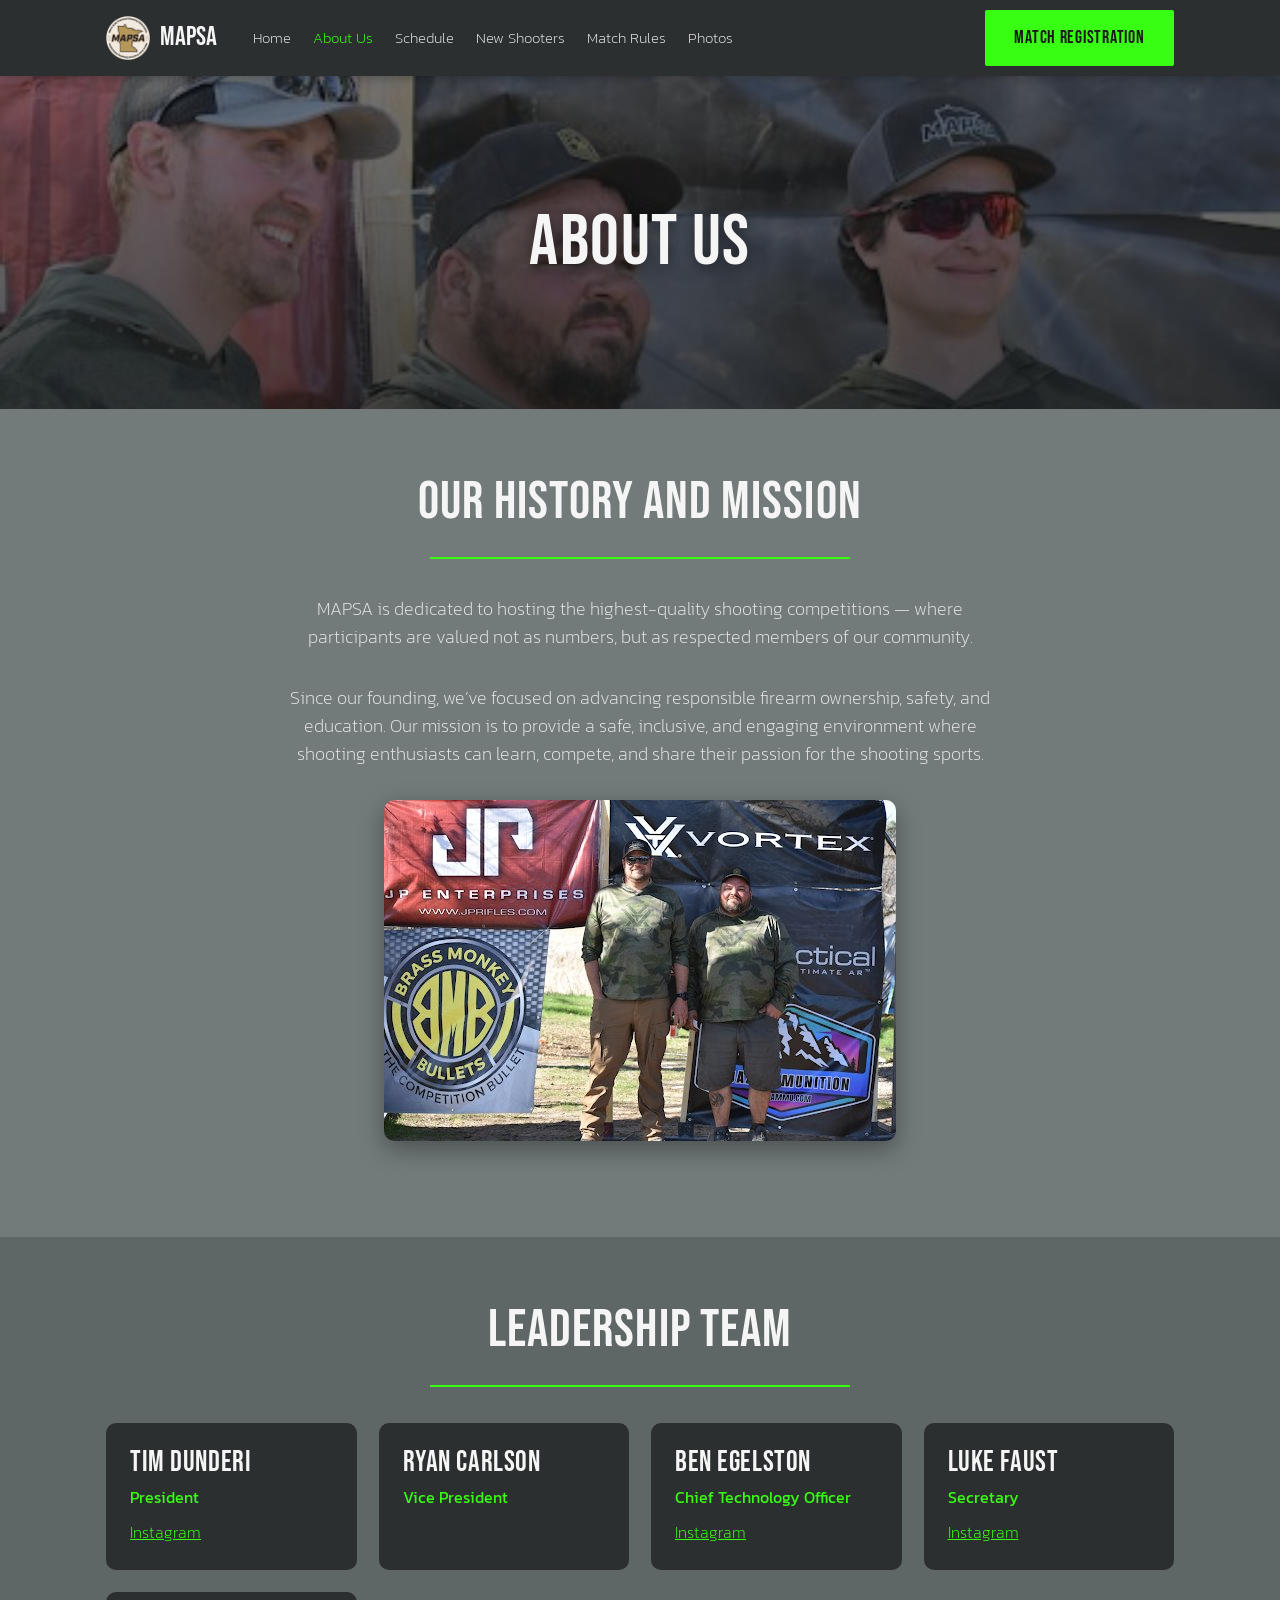
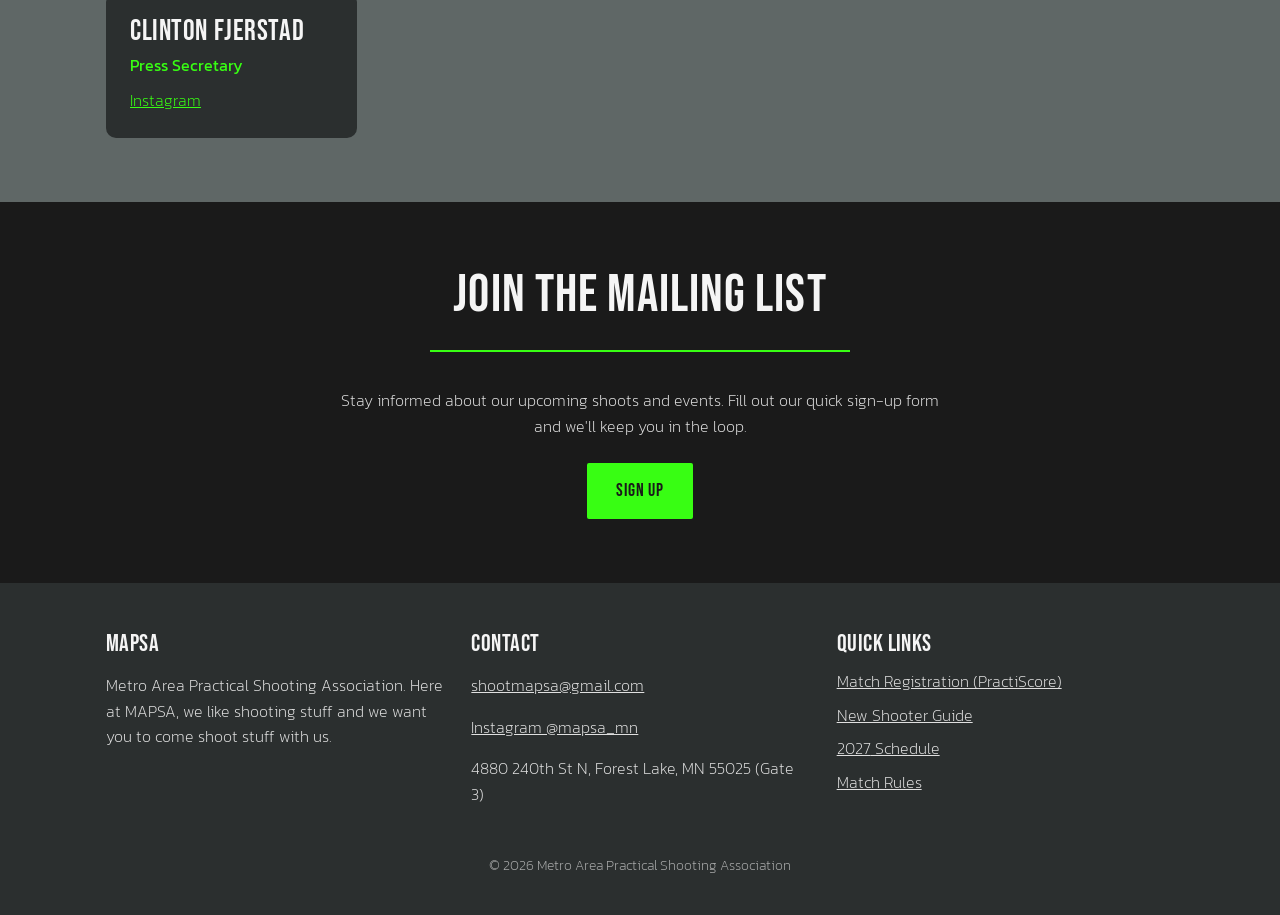
==== about-us/index.html @ 915fc480 "Schedule heading shows the year of the next match" ====
<!DOCTYPE html>
<html lang="en">
<head>
<meta charset="utf-8">
<meta name="viewport" content="width=device-width, initial-scale=1">
<title>About MAPSA | Metro Area Practical Shooting Association</title>
<meta name="description" content="MAPSA hosts safe, welcoming, high-quality practical shooting competitions in the Twin Cities area. Meet our mission and leadership team.">
<link rel="canonical" href="https://shootmapsa.com/about-us/">
<meta name="theme-color" content="#2b2f2f">
<meta property="og:type" content="website">
<meta property="og:site_name" content="MAPSA">
<meta property="og:title" content="About MAPSA | Metro Area Practical Shooting Association">
<meta property="og:description" content="MAPSA hosts safe, welcoming, high-quality practical shooting competitions in the Twin Cities area. Meet our mission and leadership team.">
<meta property="og:url" content="https://shootmapsa.com/about-us/">
<meta property="og:image" content="https://shootmapsa.com/images/og-image.jpg">
<meta name="twitter:card" content="summary_large_image">
<link rel="icon" href="/images/favicon.png">
<link rel="apple-touch-icon" href="/images/favicon.png">
<link rel="preconnect" href="https://fonts.googleapis.com">
<link rel="preconnect" href="https://fonts.gstatic.com" crossorigin>
<link href="https://fonts.googleapis.com/css2?family=Bebas+Neue&family=Kanit:wght@200;400&display=swap" rel="stylesheet">
<link rel="stylesheet" href="/css/style.css?v=202610232037">
<script type="application/ld+json">{"@context": "https://schema.org", "@type": "SportsOrganization", "@id": "https://shootmapsa.com/#org", "name": "Metro Area Practical Shooting Association", "alternateName": "MAPSA", "url": "https://shootmapsa.com/", "logo": "https://shootmapsa.com/images/mapsa-logo.png", "image": "https://shootmapsa.com/images/og-image.jpg", "email": "shootmapsa@gmail.com", "sport": "Practical shooting", "sameAs": ["https://www.instagram.com/mapsa_mn"], "location": {"@type": "Place", "name": "MAPSA Range (Gate 3)", "address": {"@type": "PostalAddress", "streetAddress": "4880 240th St N", "addressLocality": "Forest Lake", "addressRegion": "MN", "postalCode": "55025", "addressCountry": "US"}}, "areaServed": "Minneapolis–Saint Paul, Minnesota"}</script>
</head>
<body>
<a class="skip" href="#main">Skip to content</a>
<header class="site-header">
  <div class="wrap">
    <a class="brand" href="/"><img src="/images/mapsa-logo.png" alt="MAPSA logo" width="44" height="44"><span>MAPSA</span></a>
    <button class="menu-toggle" aria-label="Menu" aria-expanded="false">&#9776;</button>
    <nav class="nav" aria-label="Main">
      <a href="/">Home</a>
      <a href="/about-us/">About Us</a>
      <a href="/schedule/">Schedule</a>
      <a href="/new-shooters/">New Shooters</a>
      <a href="/match-rules/">Match Rules</a>
      <a href="/photos/">Photos</a>
      <a class="btn mobile-only" data-register href="https://practiscore.com/clubs/mapsa_at_flsc" target="_blank" rel="noopener">Match Registration</a>
    </nav>
    <a class="btn header-cta" data-register href="https://practiscore.com/clubs/mapsa_at_flsc" target="_blank" rel="noopener">Match Registration</a>
  </div>
</header>
<div class="page-hero" style="--hero:url(/images/photo-3.jpg);--pos:50% 22%"><h1>About Us</h1></div>
<main id="main">

<section>
  <div class="wrap">
    <h2>Our History and Mission</h2>
    <hr class="rule">
    <p class="lead">MAPSA is dedicated to hosting the highest-quality shooting competitions &mdash; where participants are valued not as numbers, but as respected members of our community.</p>
    <p class="lead">Since our founding, we&rsquo;ve focused on advancing responsible firearm ownership, safety, and education. Our mission is to provide a safe, inclusive, and engaging environment where shooting enthusiasts can learn, compete, and share their passion for the shooting sports.</p>
    <img class="feature-img" src="/images/photo-2.jpg" alt="MAPSA members with match sponsors Vortex, JP Enterprises and Brass Monkey Bullets" loading="lazy">
  </div>
</section>
<section class="alt">
  <div class="wrap">
    <h2>Leadership Team</h2>
    <hr class="rule">
    <div class="grid">
      <div class="card"><h3>Tim Dunderi</h3><p class="role">President</p><a href="https://www.instagram.com/tanfo_timmy" target=_blank rel=noopener>Instagram</a></div>
      <div class="card"><h3>Ryan Carlson</h3><p class="role">Vice President</p></div>
      <div class="card"><h3>Ben Egelston</h3><p class="role">Chief Technology Officer</p><a href="https://www.instagram.com/benegelston_mn" target=_blank rel=noopener>Instagram</a></div>
      <div class="card"><h3>Luke Faust</h3><p class="role">Secretary</p><a href="https://www.instagram.com/faust9057" target=_blank rel=noopener>Instagram</a></div>
      <div class="card"><h3>Clinton Fjerstad</h3><p class="role">Press Secretary</p><a href="https://www.instagram.com/clinton_fjerstad" target=_blank rel=noopener>Instagram</a></div>
    </div>
  </div>
</section>
</main>
<section class="signup">
  <div class="wrap">
    <h2>Join the Mailing List</h2>
    <hr class="rule">
    <p>Stay informed about our upcoming shoots and events. Fill out our quick sign-up form and we'll keep you in the loop.</p>
    <a class="btn" data-signup href="https://forms.gle/i1g2Vddg6NpA3Acd6" target="_blank" rel="noopener">Sign Up</a>
  </div>
</section>
<footer class="site-footer">
  <div class="wrap">
    <div class="cols">
      <div>
        <h3>MAPSA</h3>
        <p>Metro Area Practical Shooting Association. Here at MAPSA, we like shooting stuff and we want you to come shoot stuff with us.</p>
      </div>
      <div>
        <h3>Contact</h3>
        <p><a href="mailto:shootmapsa@gmail.com">shootmapsa@gmail.com</a></p>
        <p><a href="https://www.instagram.com/mapsa_mn" target="_blank" rel="noopener">Instagram @mapsa_mn</a></p>
        <p>4880 240th St N, Forest Lake, MN 55025 (Gate 3)</p>
      </div>
      <div>
        <h3>Quick Links</h3>
        <ul class="link-list">
          <li><a data-register href="https://practiscore.com/clubs/mapsa_at_flsc" target="_blank" rel="noopener">Match Registration (PractiScore)</a></li>
          <li><a href="/new-shooters/">New Shooter Guide</a></li>
          <li><a href="/schedule/"><span data-sched-year>2027</span> Schedule</a></li>
          <li><a href="/match-rules/">Match Rules</a></li>
        </ul>
      </div>
    </div>
    <p class="copy">&copy; <span data-year>2026</span> Metro Area Practical Shooting Association</p>
  </div>
</footer>
<div class="lightbox"><img alt=""></div>
<script src="/js/site.js?v=202610232037"></script>
</body>
</html>
---- css/style.css ----
:root{
  --bg:#727b7a; --bg-dark:#2b2f2f; --bg-darker:#1a1a1a;
  --text:#e0e0e0; --heading:#f5f5f5; --accent:#38fe13; --accent-ink:#1a1a1a;
  --card:#5f6766; --radius:10px; --max:1100px;
}
*{box-sizing:border-box}
html{scroll-behavior:smooth}
body{margin:0;background:var(--bg);color:var(--text);font-family:"Kanit",system-ui,sans-serif;font-weight:200;font-size:16px;line-height:1.6}
a{color:var(--accent)}
img{max-width:100%;height:auto;display:block}
h1,h2,h3{font-family:"Bebas Neue",Impact,sans-serif;font-weight:400;color:var(--heading);letter-spacing:.02em;line-height:1.1;margin:0 0 .5em}
h2{font-size:clamp(2.2rem,5vw,3.3rem);text-align:center}
h3{font-size:1.8rem}
.wrap{max-width:var(--max);margin:0 auto;padding:0 16px}

/* Header */
.site-header{background:var(--bg-dark);position:sticky;top:0;z-index:50;box-shadow:0 2px 12px rgba(0,0,0,.3)}
.site-header .wrap{display:flex;align-items:center;gap:24px;min-height:76px}
.brand{display:flex;align-items:center;gap:10px;text-decoration:none;color:var(--heading)}
.brand img{width:44px;height:44px}
.brand span{font-family:"Bebas Neue",sans-serif;font-size:1.7rem}
.nav{display:flex;gap:22px;margin-left:12px}
.nav a{color:var(--text);text-decoration:none;font-size:.95rem}
.nav a:hover,.nav a[aria-current=page]{color:var(--accent)}
.btn{display:inline-block;background:var(--accent);color:var(--accent-ink);font-family:"Bebas Neue",sans-serif;font-size:1.15rem;letter-spacing:.04em;padding:.7em 1.6em;text-decoration:none;border:0;border-radius:2px;cursor:pointer;transition:transform .15s,filter .15s}
.btn:hover{filter:brightness(.9);transform:translateY(-1px)}
.btn-outline{background:transparent;color:var(--accent);border:2px solid var(--accent)}
.header-cta{margin-left:auto}
.menu-toggle{display:none;margin-left:auto;background:none;border:0;color:var(--heading);font-size:1.8rem;cursor:pointer}

/* Hero */
.hero{background:#222 center/cover no-repeat;background-image:radial-gradient(ellipse at center,rgba(56,254,19,.12),transparent 60%),linear-gradient(180deg,#1f2323,#3a4140);padding:48px 16px;display:flex;justify-content:center}
.hero img{width:min(360px,70vw);filter:drop-shadow(0 8px 24px rgba(0,0,0,.5))}
.page-hero{--hero:url("../images/hero-shooter.jpg");--pos:60% 30%;
  background:linear-gradient(180deg,rgba(15,18,18,.55),rgba(15,18,18,.75)),var(--hero) var(--pos)/cover no-repeat,var(--bg-dark);
  min-height:clamp(220px,26vw,360px);display:flex;flex-direction:column;justify-content:center;align-items:center;padding:48px 16px;text-align:center}
.page-hero h1{text-shadow:0 2px 16px rgba(0,0,0,.6)}
.page-hero h1{font-size:clamp(2.6rem,7vw,4.5rem);margin:0}

/* Sections */
section{padding:64px 0}
.rule{width:min(420px,70%);height:2px;background:var(--accent);margin:0 auto 36px;border:0}
.lead{text-align:center;max-width:720px;margin:0 auto 32px;font-size:1.1rem}
.center{text-align:center}
.alt{background:var(--card)}
.cal{width:100%;height:600px;border:0;border-radius:var(--radius);background:#fff}
.feature-img{border-radius:var(--radius);margin:32px auto;max-width:min(792px,100%);box-shadow:0 8px 24px rgba(0,0,0,.35)}
.grid{display:grid;gap:22px;grid-template-columns:repeat(auto-fit,minmax(230px,1fr))}
.card{background:var(--bg-dark);border-radius:var(--radius);padding:24px}
.card h3{margin-bottom:.2em}
.card .role{color:var(--accent);font-weight:400;margin:0 0 .6em}
.link-list{list-style:none;padding:0;margin:0}
.link-list li{margin:.5em 0}
.event{background:var(--bg-dark);border-left:4px solid var(--accent);border-radius:var(--radius);padding:20px 24px;margin:18px 0}
.event h3{margin:0 0 .2em}
.gallery{columns:3 260px;column-gap:14px}
.gallery img{width:100%;height:auto;border-radius:var(--radius);margin:0 0 14px;break-inside:avoid;cursor:zoom-in;box-shadow:0 6px 18px rgba(0,0,0,.3);transition:transform .2s}
.gallery img:hover{transform:scale(1.015)}
.lightbox{position:fixed;inset:0;background:rgba(0,0,0,.9);display:none;align-items:center;justify-content:center;z-index:100;padding:16px}
.lightbox.open{display:flex}
.lightbox img{max-height:90vh;width:auto}

/* Signup */
.signup{background:var(--bg-darker);text-align:center}
.signup p{max-width:600px;margin:0 auto 24px}

/* Footer */
.site-footer{background:var(--bg-dark);padding:48px 0 24px}
.site-footer .cols{display:grid;gap:28px;grid-template-columns:repeat(auto-fit,minmax(220px,1fr))}
.site-footer h3{font-size:1.5rem}
.site-footer .copy{text-align:center;font-size:.85rem;opacity:.7;margin-top:32px}
.site-footer a{color:var(--text)}
.site-footer a:hover{color:var(--accent)}

@media (max-width:820px){
  .menu-toggle{display:block}
  .header-cta{display:none}
  .nav{display:none;position:absolute;top:76px;left:0;right:0;flex-direction:column;background:var(--bg-dark);padding:12px 16px 20px;margin:0;gap:14px}
  .nav.open{display:flex}
  .nav .btn{align-self:flex-start}
}
@media (min-width:821px){.nav .mobile-only{display:none}}

/* ---- v2 additions ---- */
.sr-only{position:absolute;width:1px;height:1px;overflow:hidden;clip:rect(0 0 0 0);white-space:nowrap}
.skip{position:absolute;left:-999px;top:8px;background:var(--accent);color:var(--accent-ink);padding:8px 14px;z-index:99}
.skip:focus{left:8px}
.hero{flex-direction:column;align-items:center;text-align:center}
.hero-tag{font-family:"Bebas Neue",sans-serif;font-size:clamp(1.3rem,3.5vw,1.9rem);letter-spacing:.06em;color:var(--heading);margin:18px 0 0}
.page-hero p{margin:.4em 0 0;font-size:1.15rem}
.narrow{max-width:820px}

/* Next match banner */
.next-match{display:flex;flex-wrap:wrap;align-items:center;gap:14px 24px;justify-content:space-between;background:var(--bg-darker);border:2px solid var(--accent);border-radius:var(--radius);padding:18px 24px;margin:0 auto 8px;max-width:792px}
.next-match .label{font-family:"Bebas Neue",sans-serif;color:var(--accent);letter-spacing:.08em;font-size:1.1rem;display:block}
.next-match .name{font-family:"Bebas Neue",sans-serif;color:var(--heading);font-size:clamp(1.5rem,3.5vw,2rem);line-height:1.1;display:block}
.next-match .when{display:block}
.next-match .count{color:var(--accent);font-weight:400}
.next-match .status{display:block;font-size:.85rem;text-transform:uppercase;letter-spacing:.08em;opacity:.8;margin-top:2px}

/* Event list */
.events{list-style:none;padding:0;margin:40px auto 32px;max-width:792px}
.events .event{display:grid;grid-template-columns:auto 1fr;gap:4px 16px;align-items:center;margin:12px 0}
.events time{font-weight:400;color:var(--heading)}
.events .tag{justify-self:start;font-size:.8rem;text-transform:uppercase;letter-spacing:.08em;background:rgba(56,254,19,.15);color:var(--accent);padding:2px 10px;border-radius:99px}
.events h3{grid-column:1/-1;margin:0;font-size:1.5rem}
.events .event.past{opacity:.45;border-left-color:#888}
.events .event.past .tag{color:#bbb;background:rgba(255,255,255,.08)}
.events .event.next{box-shadow:0 0 0 2px var(--accent)}
.ps-events .event .btn{grid-column:1/-1;justify-self:start;padding:6px 16px;font-size:.95rem}
.ps-events .status{font-size:.8rem;text-transform:uppercase;letter-spacing:.08em;opacity:.75}
.ps-wrap h3.sub{text-align:center;margin:40px 0 0}

/* Map */
.map{width:100%;height:420px;border:0;border-radius:var(--radius);display:block;margin-bottom:24px}

/* Home split */
.split{display:grid;gap:32px;grid-template-columns:1fr 1fr;align-items:center}
.split img{border-radius:var(--radius);box-shadow:0 8px 24px rgba(0,0,0,.35)}
.split p{font-size:1.1rem}
@media (max-width:820px){.split{grid-template-columns:1fr}}

/* New shooter steps + FAQ */
.steps{list-style:none;counter-reset:s;padding:0;margin:0;display:grid;gap:22px;grid-template-columns:repeat(auto-fit,minmax(220px,1fr))}
.steps li{counter-increment:s;background:var(--bg-dark);border-radius:var(--radius);padding:24px;position:relative}
.steps li::before{content:counter(s);font-family:"Bebas Neue",sans-serif;font-size:3rem;color:var(--accent);line-height:1;display:block;margin-bottom:8px}
.steps p{margin:0}
.faq{background:var(--bg-dark);border-radius:var(--radius);margin:12px 0;padding:0 22px}
.faq summary{cursor:pointer;padding:18px 0;font-family:"Bebas Neue",sans-serif;font-size:1.5rem;color:var(--heading);list-style:none;display:flex;justify-content:space-between;gap:12px}
.faq summary::-webkit-details-marker{display:none}
.faq summary::after{content:"+";color:var(--accent)}
.faq[open] summary::after{content:"\2013"}
.faq div{padding:0 0 18px}
.faq ul{margin:.4em 0;padding-left:1.2em}

/* Home hero with action photo */
.hero-photo{background:linear-gradient(90deg,rgba(15,18,18,.92) 0%,rgba(15,18,18,.75) 45%,rgba(15,18,18,.25) 100%),url("../images/hero-shooter.jpg") 70% 30%/cover no-repeat,#1f2323;
  flex-direction:row;justify-content:flex-start;align-items:center;gap:40px;padding:56px max(16px,calc((100vw - 1100px)/2 + 16px));min-height:clamp(340px,34vw,480px);text-align:left}
.hero-photo img{width:min(300px,34vw)}
.hero-photo .hero-tag{max-width:420px;font-size:clamp(1.6rem,3vw,2.4rem);line-height:1.15;margin:0;text-shadow:0 2px 12px rgba(0,0,0,.7)}
@media (max-width:640px){
  .hero-photo{flex-direction:column;justify-content:center;text-align:center;gap:18px;padding:40px 16px;
    background:linear-gradient(180deg,rgba(15,18,18,.55),rgba(15,18,18,.85)),url("../images/hero-shooter.jpg") 62% 30%/cover no-repeat,#1f2323}
  .hero-photo img{width:min(240px,62vw)}
}
/* Don't upscale small source photos */
.split img{max-width:440px;justify-self:center;width:100%}
@media (min-width:641px){.nw{white-space:nowrap}}
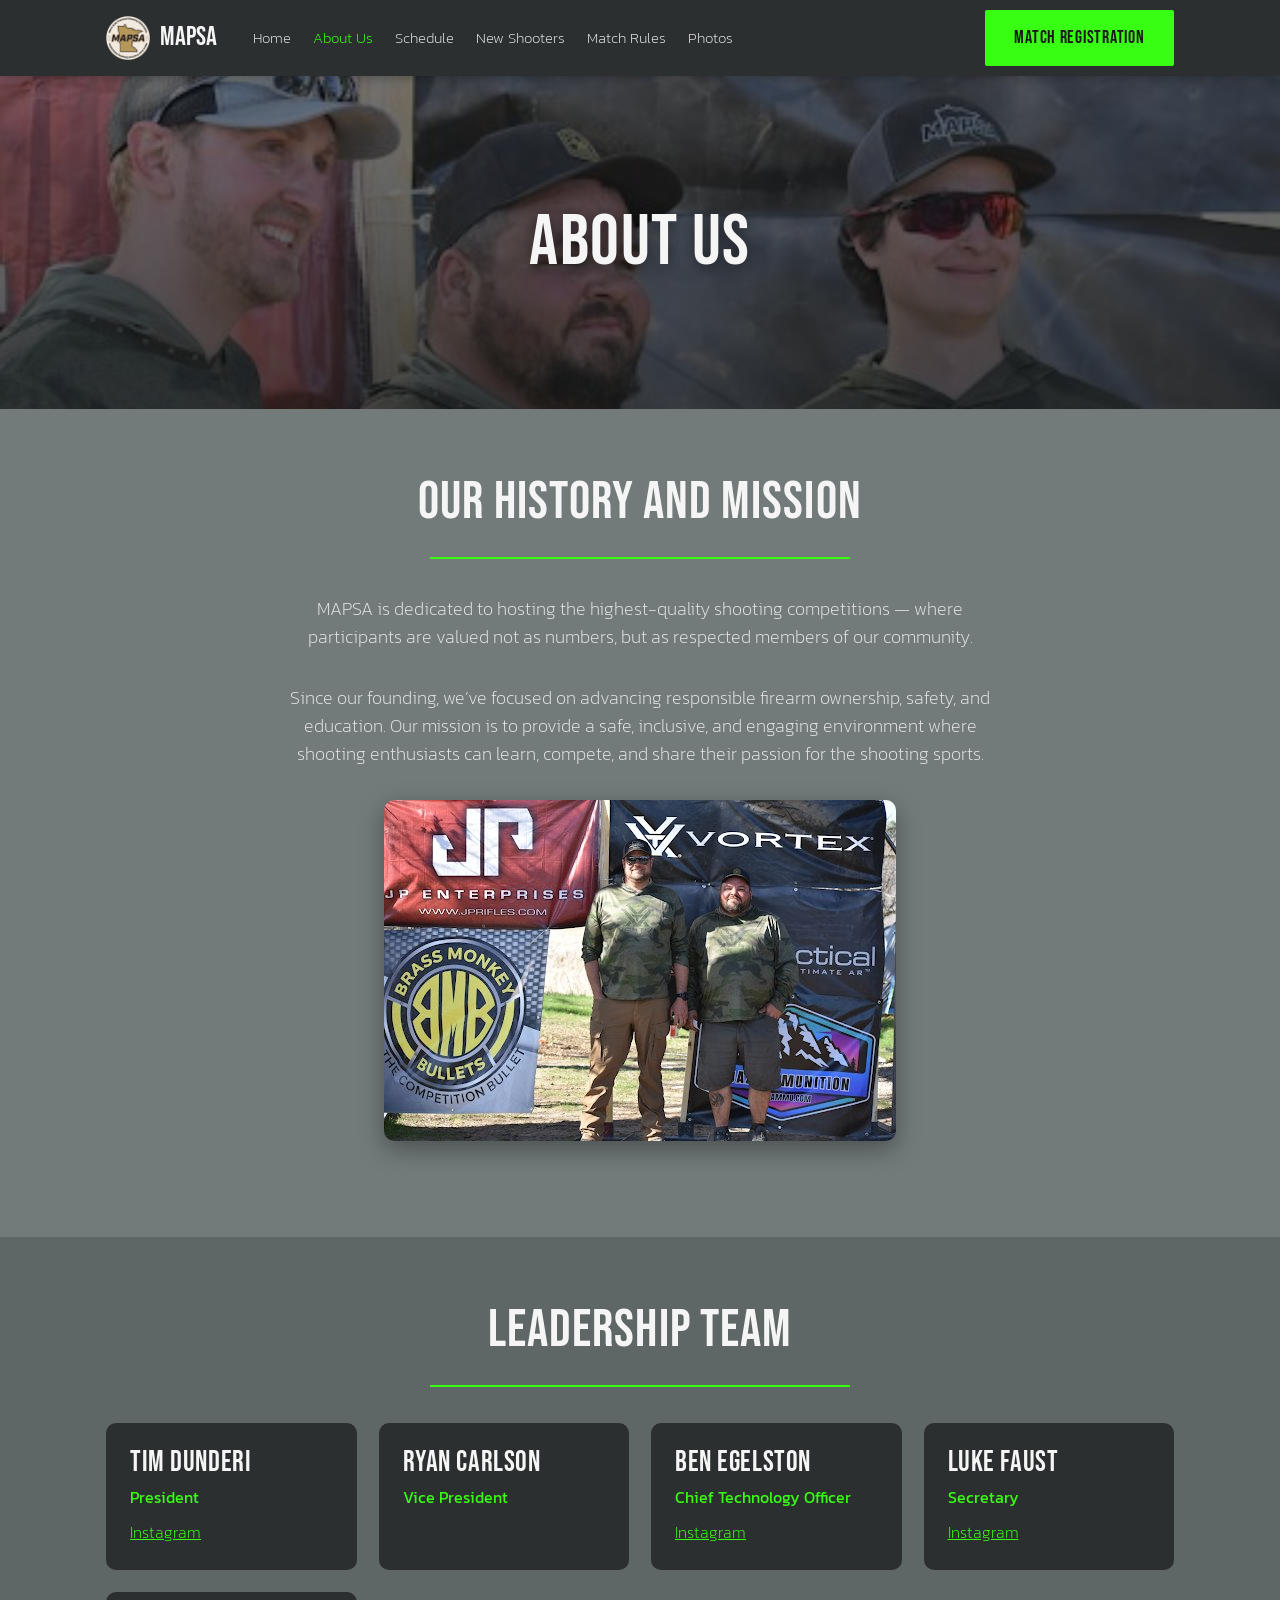
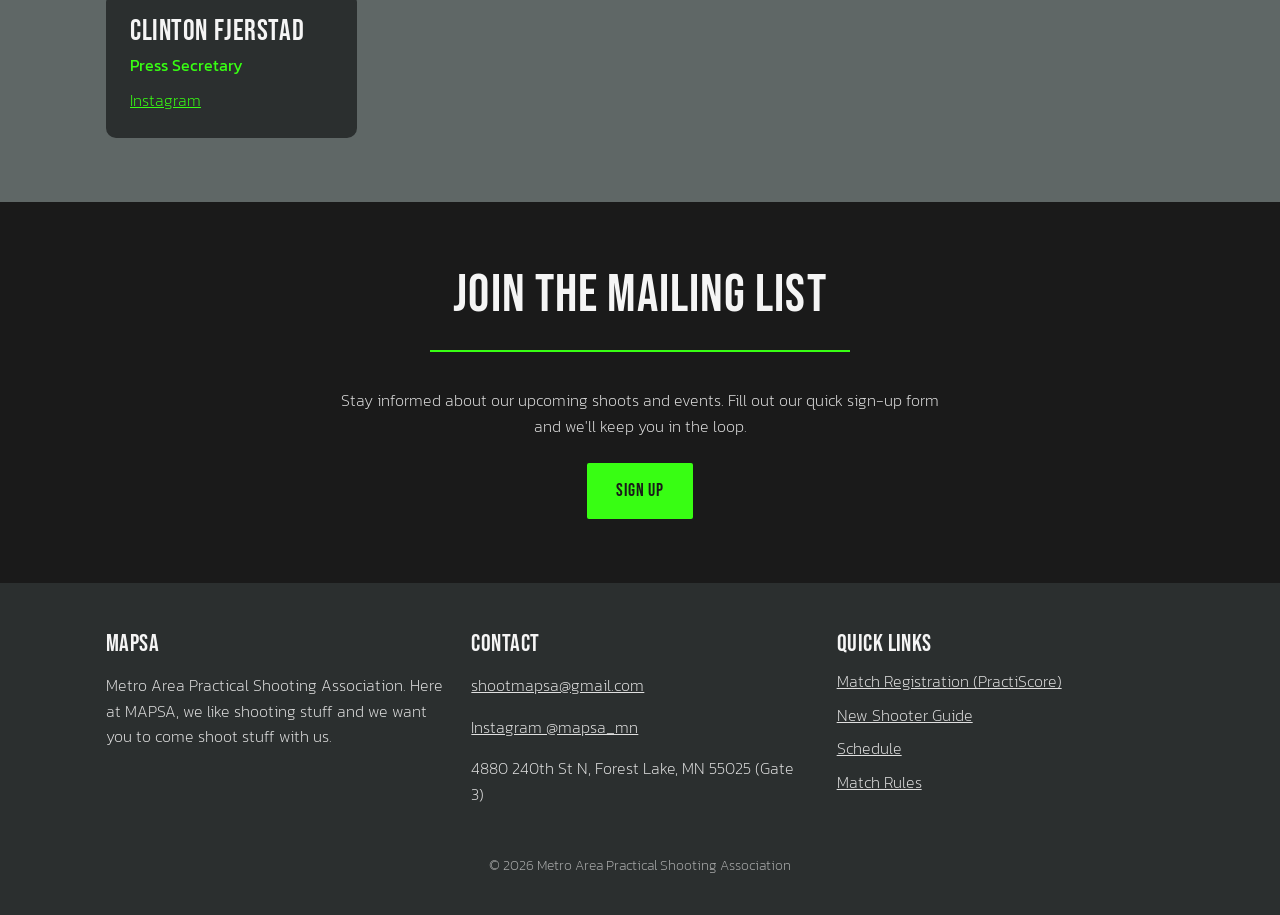
==== commit d2edcc3c: "k" ====
--- a/about-us/index.html
+++ b/about-us/index.html
@@ -19,7 +19,7 @@
 <link rel="preconnect" href="https://fonts.googleapis.com">
 <link rel="preconnect" href="https://fonts.gstatic.com" crossorigin>
 <link href="https://fonts.googleapis.com/css2?family=Bebas+Neue&family=Kanit:wght@200;400&display=swap" rel="stylesheet">
-<link rel="stylesheet" href="/css/style.css?v=202610232037">
+<link rel="stylesheet" href="/css/style.css?v=202610232039">
 <script type="application/ld+json">{"@context": "https://schema.org", "@type": "SportsOrganization", "@id": "https://shootmapsa.com/#org", "name": "Metro Area Practical Shooting Association", "alternateName": "MAPSA", "url": "https://shootmapsa.com/", "logo": "https://shootmapsa.com/images/mapsa-logo.png", "image": "https://shootmapsa.com/images/og-image.jpg", "email": "shootmapsa@gmail.com", "sport": "Practical shooting", "sameAs": ["https://www.instagram.com/mapsa_mn"], "location": {"@type": "Place", "name": "MAPSA Range (Gate 3)", "address": {"@type": "PostalAddress", "streetAddress": "4880 240th St N", "addressLocality": "Forest Lake", "addressRegion": "MN", "postalCode": "55025", "addressCountry": "US"}}, "areaServed": "Minneapolis–Saint Paul, Minnesota"}</script>
 </head>
 <body>
@@ -92,7 +92,7 @@
         <ul class="link-list">
           <li><a data-register href="https://practiscore.com/clubs/mapsa_at_flsc" target="_blank" rel="noopener">Match Registration (PractiScore)</a></li>
           <li><a href="/new-shooters/">New Shooter Guide</a></li>
-          <li><a href="/schedule/"><span data-sched-year>2027</span> Schedule</a></li>
+          <li><a href="/schedule/">Schedule</a></li>
           <li><a href="/match-rules/">Match Rules</a></li>
         </ul>
       </div>
@@ -101,6 +101,6 @@
   </div>
 </footer>
 <div class="lightbox"><img alt=""></div>
-<script src="/js/site.js?v=202610232037"></script>
+<script src="/js/site.js?v=202610232039"></script>
 </body>
 </html>
